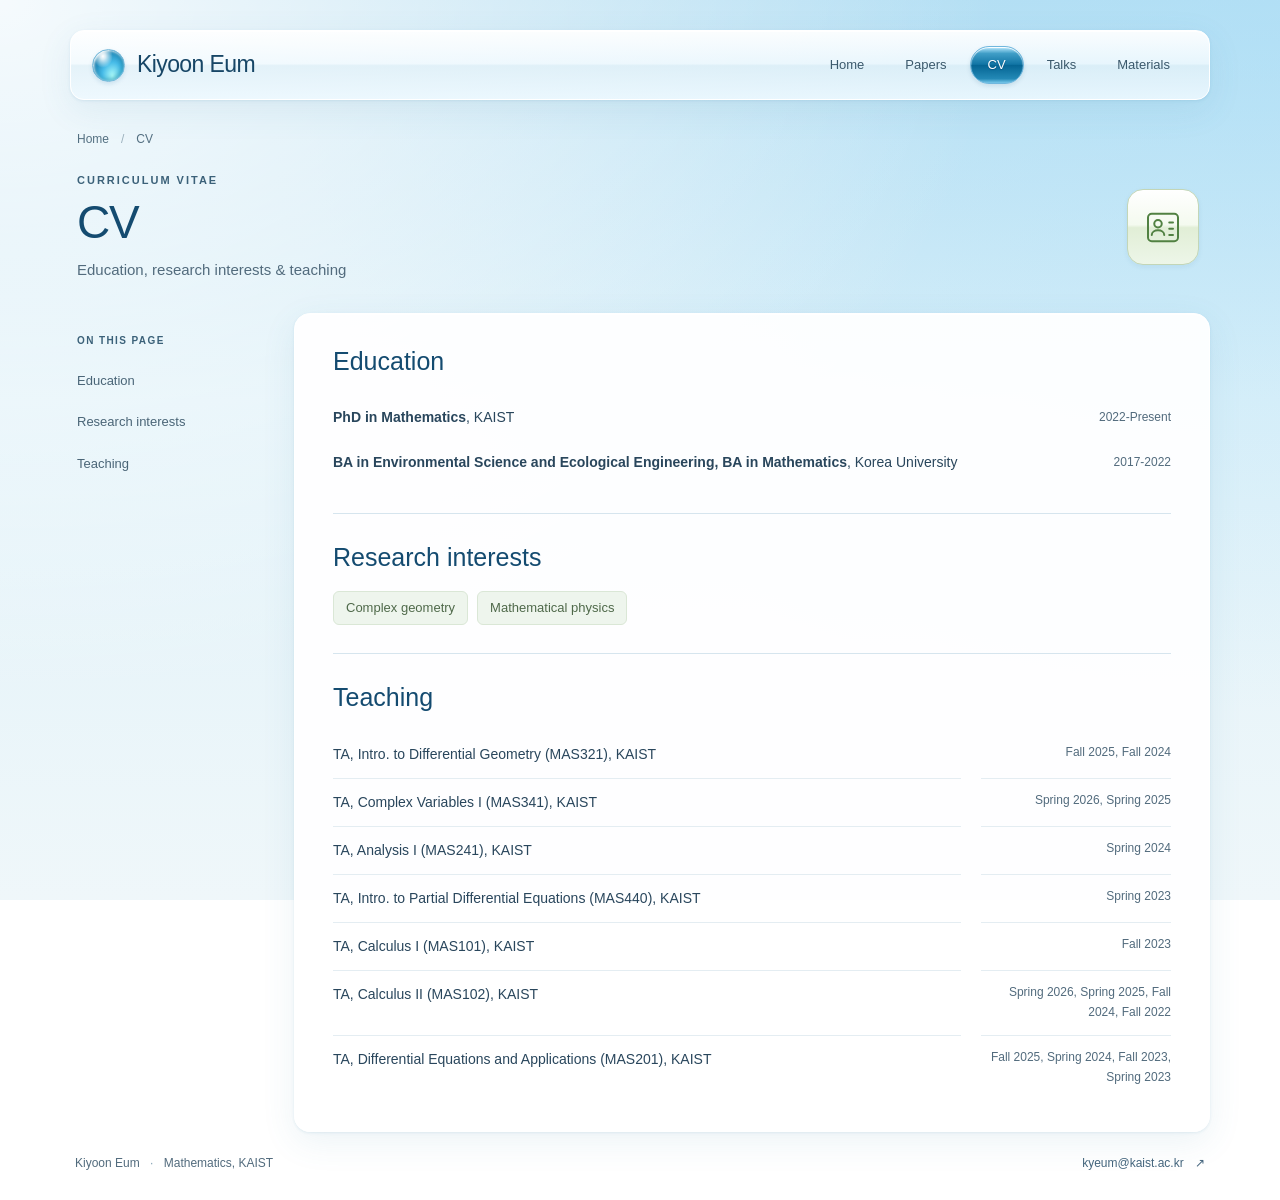
==== cv.html @ 4ba9c2c5 "Add files via upload" ====
<!doctype html>
<html lang="en">
<head>
  <meta charset="utf-8">
  <meta name="viewport" content="width=device-width, initial-scale=1">
  <!-- 브라우저 탭 이름 / 검색 결과 설명 -->
  <title>CV | Kiyoon Eum</title>
  <meta name="description" content="Education, research interests, and teaching experience of Kiyoon Eum.">
  <meta name="theme-color" content="#d8f1ff">
  <link rel="icon" href="assets/favicon.svg" type="image/svg+xml">
  <link rel="stylesheet" href="style.css?v=20260916-1">
  
</head>
<body class="page-cv">
  <a class="skip-link" href="#main">Skip to content</a>
  <div class="site-wrap">
    <!-- 공통 헤더: 메뉴를 바꿀 때는 5개 HTML 파일 모두 동일하게 수정하세요. -->
    <header class="site-header">
      <a class="brand" href="index.html" aria-label="Kiyoon Eum — home"><span class="aqua-orb" aria-hidden="true"></span><span>Kiyoon Eum</span></a>
      <nav class="main-nav" aria-label="Main navigation"><a href="index.html">Home</a><a href="papers.html">Papers</a><a href="cv.html" aria-current="page">CV</a><a href="talks.html">Talks</a><a href="materials.html">Materials</a></nav>
    </header>
    <main id="main" tabindex="-1"><nav class="breadcrumb" aria-label="Breadcrumb"><a href="index.html">Home</a><span aria-hidden="true">/</span><span aria-current="page">CV</span></nav>
    <div class="page-heading"><div class="heading-copy"><p class="eyebrow">CURRICULUM VITAE</p><h1>CV</h1><p class="page-description">Education, research interests &amp; teaching</p></div><span class="section-icon cv" aria-hidden="true"><svg viewBox="0 0 32 32" fill="none" stroke="currentColor" stroke-width="1.6" stroke-linecap="round" stroke-linejoin="round" aria-hidden="true"><rect x="4" y="5" width="24" height="22" rx="3"/><circle cx="12" cy="13" r="3"/><path d="M7 22c0-5 10-5 10 0M21 12h3M21 17h3M21 22h3"/></svg></span></div><div class="cv-layout"><aside class="cv-sidebar"><p class="eyebrow">ON THIS PAGE</p><nav aria-label="CV sections"><a href="#education">Education</a><a href="#interests">Research interests</a><a href="#teaching">Teaching</a></nav></aside><div class="reading-panel cv-content"><section class="cv__section" id="education">
        <h2>Education</h2>
        <div class="cv__item">
            <div class="cv__what">
            <b>PhD in Mathematics</b>, KAIST<br>
             </div>
            <div class="cv__when">2022-Present</div>
        </div>
        <div class="cv__item">
            <div class="cv__what">
            <b>BA in Environmental Science and Ecological Engineering, BA in Mathematics</b>, Korea University
            </div>
            <div class="cv__when">2017-2022</div>
        </div>
      </section><section class="cv__section" id="interests">
        <h2>Research interests</h2>
        <ul class="cv__bullets">
          <li>Complex geometry</li>
          <li>Mathematical physics</li>
        </ul>
      </section><section class="cv__section" id="teaching">
        <h2>Teaching</h2>
        <div class="cv__item--teaching">
          <div class="cv__what">TA, Intro. to Differential Geometry (MAS321), KAIST</div>
          <div class="cv__when">Fall 2025, Fall 2024</div>
          
          <div class="cv__what">TA, Complex Variables I (MAS341), KAIST</div>
          <div class="cv__when">Spring 2026, Spring 2025</div>
        
          <div class="cv__what">TA, Analysis I (MAS241), KAIST</div>
          <div class="cv__when">Spring 2024</div>
      
          <div class="cv__what">TA, Intro. to Partial Differential Equations (MAS440), KAIST</div>
          <div class="cv__when">Spring 2023</div>
        
          <div class="cv__what">TA, Calculus I (MAS101), KAIST</div>
          <div class="cv__when">Fall 2023</div>
       
          <div class="cv__what">TA, Calculus II (MAS102), KAIST</div>
          <div class="cv__when">Spring 2026, Spring 2025, Fall 2024, Fall 2022</div>
        
          <div class="cv__what">TA, Differential Equations and Applications (MAS201), KAIST</div>
          <div class="cv__when">Fall 2025, Spring 2024, Fall 2023, Spring 2023</div>
        </div>
          
      </section></div></div></main>
    <footer class="site-footer"><span>Kiyoon Eum <span class="footer-dot">·</span> Mathematics, KAIST</span><a href="mailto:kyeum@kaist.ac.kr">kyeum@kaist.ac.kr <span aria-hidden="true">↗</span></a></footer>
  </div>
</body>
</html>
---- style.css ----
/* Kiyoon Eum — Aqua Academic
   공통 디자인은 이 파일에서, 각 페이지의 내용은 해당 HTML에서 수정합니다.
   01 기본 / 02 공통 메뉴 / 03 홈 / 04 안쪽 페이지 / 05 모바일 / 06 인쇄 */

/* 01. 자주 변경하는 설정 */
:root {
  --page-width: 1140px;
  --text: #29465c;
  --heading: #144b70;
  --muted: #526b7d;
  --blue: #076ca5;
  --line: #d6e5ee;
  --hero-image: url("./assets/hero-aqua.png?v=20260916-1");
  --body-font: "Segoe UI", "Helvetica Neue", Arial, sans-serif;
  --heading-font: "Trebuchet MS", "Segoe UI", Arial, sans-serif;
  --glass-shadow: 0 10px 34px #3c82a319, 0 1px 3px #277aa51c, inset 0 1px 0 #fff;
}
* { box-sizing: border-box; }
html { scroll-behavior: smooth; scroll-padding-top: 24px; }
body {
  margin: 0; color: var(--text); font: 15px/1.65 var(--body-font);
  background: radial-gradient(ellipse at 0 0, #ffffffdc 0, transparent 55%),
    radial-gradient(ellipse at 100% 5%, #a7dffa7a, transparent 55%),
    linear-gradient(180deg, #badff1 0, #e1f2f9 400px, #f2f8fa 1000px);
  background-attachment: fixed;
  overflow-wrap: break-word;
}
h1, h2, h3, p { margin: 0; }
h1, h2, h3 { color: var(--heading); }
a { color: var(--blue); text-decoration: none; }
a:hover { text-decoration: underline; text-underline-offset: 4px; }
img { display: block; max-width: 100%; }
svg { display: block; }
a:focus-visible, summary:focus-visible { outline: 3px solid #005d93; outline-offset: 5px; border-radius: 5px; }
::selection { background: #beeafa; color: #063b61; }
.site-wrap { width: min(var(--page-width), calc(100% - 64px)); margin: 30px auto 0; }
.skip-link { position: absolute; left: 16px; top: 10px; padding: 10px 20px; z-index: 10; background: #fff; border-radius: 8px; transform: translateY(-180%); }
.skip-link:focus { transform: translateY(0); }
main:focus { outline: none; }
.eyebrow { color: #3b6179; font-size: 11px; font-weight: 600; letter-spacing: 2px; }

/* 02. 공통 헤더·메뉴·푸터 */
.site-header {
  min-height: 70px; display: flex; align-items: center; justify-content: space-between;
  gap: 25px; padding: 12px 21px; margin-bottom: 20px;
  border: 1px solid #fff; border-radius: 14px;
  background: linear-gradient(180deg, #ffffffed, #f4fbffcb 48%, #e2f1f8cf 51%, #eef9ffda);
  box-shadow: var(--glass-shadow);
}
.brand { display: flex; align-items: center; gap: 12px; flex-shrink: 0; font: 23px/1.1 var(--heading-font); color: #174666; letter-spacing: -.6px; }
.brand:hover { text-decoration: none; }
.aqua-orb { width: 33px; height: 33px; flex-shrink: 0; border-radius: 50%; border: 1px solid #77b9da;
  background: radial-gradient(ellipse at 32% 20%, #fff 0, #ffffffcf 9%, transparent 33%), radial-gradient(ellipse at 63% 84%, #affdfb, #48bce8 37%, #147cad 73%, #b4efff 91%);
  box-shadow: inset 1px 1px 3px #fff, inset -2px -2px 5px #05708d66, 0 2px 4px #07639720;
}
.main-nav { display: flex; flex-wrap: wrap; align-items: center; gap: 5px; }
.main-nav a { min-height: 38px; display: inline-flex; align-items: center; justify-content: center; padding: 6px 17px; border: 1px solid transparent; border-radius: 999px; color: #3b596c; font-size: 13px; }
.main-nav a:hover { background: #ffffffa1; border-color: #d6e8f1; text-decoration: none; }
.main-nav a[aria-current="page"] { color: #fff; text-shadow: 0 1px 1px #075786; border-color: #70b7de;
  background: linear-gradient(#b9eaff, #409ec7 18%, #1175a5 48%, #056594 51%, #2389b6 88%, #77c7ea);
  box-shadow: inset 0 1px 1px #fff, 0 2px 4px #12537020;
}
.site-footer { padding: 22px 5px 26px; display: flex; justify-content: space-between; gap: 15px; font-size: 12px; color: var(--muted); }
.footer-dot { padding: 0 7px; color: #88a5b7; }
.site-footer a { color: #44657d; }
.site-footer a span { margin-left: 8px; }

/* 03. 홈: 소개와 네 개의 메뉴만 표시 */
.home-hero { min-height: 390px; display: flex; align-items: center; overflow: hidden; position: relative; isolation: isolate;
  border-radius: 18px; border: 1px solid #fff; background: #d8f2fc var(--hero-image) center 45% / cover no-repeat;
  box-shadow: var(--glass-shadow);
}
.home-hero::before { content: ""; position: absolute; inset: 0; z-index: -1;
  background: linear-gradient(90deg, #f3fcfff5 0%, #f3fcffe6 25%, #f3fcffba 43%, #f3fcff10 67%, transparent 80%);
}
.hero-copy { width: 61%; padding: 32px 46px 34px; }
.profile-heading { display: flex; align-items: center; gap: 18px; margin: 20px 0 17px; }
.portrait { width: 78px; height: 78px; object-fit: cover; border-radius: 50%; border: 3px solid #fff; box-shadow: 0 0 0 1px #93bace, 0 4px 12px #18577b1c; }
.home-hero h1 { font: 400 clamp(34px, 3.6vw, 49px)/1.1 var(--heading-font); letter-spacing: -1.7px; color: #124568; }
.hero-role { font-size: 17px; color: #264f6b; }
.hero-affiliation { max-width: 390px; font-size: 13px; color: #4b6578; margin-top: 3px; }
.hero-bio { font-size: 17px; line-height: 1.6; margin-top: 20px; color: #294f68; }
.hero-links { display: flex; align-items: center; flex-wrap: wrap; gap: 23px; margin-top: 25px; }
.aqua-button { display: inline-flex; align-items: center; justify-content: center; gap: 22px; min-height: 40px; padding: 7px 21px; border: 1px solid #9cc9e0; border-radius: 999px;
  background: linear-gradient(#fff, #f0faff 48%, #d2eaf7 51%, #e6f7ff); box-shadow: inset 0 1px 0 #fff, 0 2px 5px #09598018; font-size: 13px; }
.aqua-button:hover { text-decoration: none; filter: brightness(1.035); box-shadow: 0 0 10px #65b7e452; }
.text-link { font-size: 13px; }
.text-link span { margin-left: 8px; }
.destination-grid { margin-top: 20px; display: grid; grid-template-columns: repeat(4, minmax(0,1fr)); gap: 14px; }
.destination { position: relative; display: flex; align-items: center; gap: 14px; min-height: 125px; padding: 21px 18px;
  color: var(--heading); border: 1px solid #fff; border-radius: 13px;
  background: linear-gradient(145deg, #ffffffed, #f2faffdb); box-shadow: var(--glass-shadow);
  transition: background .15s, box-shadow .15s;
}
.destination:hover { text-decoration: none; background: #fff; box-shadow: 0 5px 20px #4086a92b, inset 0 0 0 1px #a6d7ec; }
.destination-copy { display: block; min-width: 0; }
.destination-title { display: block; font: 400 23px/1.2 var(--heading-font); margin-bottom: 7px; letter-spacing: -.45px; }
.destination-description { display: block; color: var(--muted); font-size: 11px; line-height: 1.45; }
.destination-arrow { position: absolute; right: 13px; top: 10px; font-size: 16px; color: #7693a6; }
.destination-icon, .section-icon { flex-shrink: 0; display: grid; place-items: center; width: 50px; height: 55px; border: 1px solid #aecfe2; border-radius: 11px; color: #237ca9;
  background: linear-gradient(#fff, #eefaff 47%, #dceefa 51%, #e9f8ff); box-shadow: inset 0 1px 0 #fff, 0 2px 5px #19638113; }
.destination-icon svg { width: 30px; height: 32px; }
.cv .destination-icon, .section-icon.cv { color: #518142; border-color: #c3d6b7; background: linear-gradient(#fff, #f4faef 47%, #e1eed6 51%, #edf6e8); }
.talks .destination-icon, .section-icon.talks { color: #736299; border-color: #cec4df; background: linear-gradient(#fff, #f8f4ff 47%, #e9e1f5 51%, #f3edfc); }
.materials .destination-icon, .section-icon.materials { color: #95722b; border-color: #dfd0ad; background: linear-gradient(#fff, #fffaf0 47%, #f4eacd 51%, #fff7e2); }

/* 04. 안쪽 페이지: 제목과 읽기 영역 */
.breadcrumb { display: flex; align-items: center; gap: 12px; color: #536f81; font-size: 12px; margin: 30px 7px 21px; }
.breadcrumb a { color: #536f81; }
.breadcrumb span[aria-hidden] { color: #9bb0bc; }
.page-heading { padding: 0 7px 30px; display: flex; align-items: center; justify-content: space-between; gap: 20px; }
.page-heading h1 { font: 400 46px/1.12 var(--heading-font); letter-spacing: -1.3px; margin: 8px 0 10px; }
.page-description { font-size: 15px; color: var(--muted); }
.section-icon { width: 72px; height: 76px; margin-right: 4px; border-radius: 16px; }
.section-icon svg { width: 40px; height: 43px; }
.reading-panel { border: 1px solid #fff; border-radius: 16px; background: #fffffff0; box-shadow: var(--glass-shadow); }
.list-toolbar { display: flex; justify-content: space-between; gap: 20px; padding: 18px 33px; border-bottom: 1px solid var(--line); color: #536f81; font-size: 12px; background: linear-gradient(#ffffffde, #f1f8fca6); border-radius: 16px 16px 0 0; }
.list-toolbar > span { text-transform: uppercase; letter-spacing: 1.2px; font-size: 10px; font-weight: 600; }
.publist { margin: 0; padding: 0 33px; list-style: none; }
.publication { display: flex; gap: 28px; padding: 26px 0; }
.publication + .publication { border-top: 1px solid var(--line); }
.paper-number { flex-shrink: 0; padding-top: 1px; width: 27px; color: #769caf; font: 21px/1.5 var(--heading-font); }
.publication-copy { min-width: 0; }
.pubtitle { font-size: 19px; font-weight: 500; line-height: 1.5; max-width: 890px; }
.pubtitle a { color: #194f72; }
.paper-meta { color: var(--muted); font-size: 13px; margin-top: 8px; }
.publinks { display: flex; flex-wrap: wrap; align-items: center; gap: 9px; margin-top: 12px; }
.tag { display: inline-flex; align-items: center; justify-content: center; gap: 9px; min-height: 30px; padding: 3px 12px; border: 1px solid #cbdfe9; border-radius: 6px; font-size: 12px; background: linear-gradient(#fff, #eff7fb); color: #2c688c; }
.tag:hover { background: #e8f5fc; text-decoration: none; }
.cv-layout { display: grid; grid-template-columns: 196px minmax(0,1fr); gap: 28px; align-items: start; }
.cv-sidebar { position: sticky; top: 25px; padding: 20px 7px; }
.cv-sidebar .eyebrow { font-size: 10px; letter-spacing: 1.4px; margin-bottom: 12px; }
.cv-sidebar nav { display: grid; gap: 4px; }
.cv-sidebar a { padding: 8px 0; font-size: 13px; color: #4a6577; }
.cv-content { padding: 32px 38px; }
.cv__section + .cv__section { border-top: 1px solid var(--line); margin-top: 28px; padding-top: 28px; }
.cv__section h2 { font: 400 25px/1.2 var(--heading-font); margin-bottom: 19px; }
.cv__item { display: grid; grid-template-columns: minmax(0,1fr) 135px; column-gap: 20px; padding: 11px 0; }
.cv__what { font-size: 14px; }
.cv__what b { font-weight: 600; }
.cv__when { font-size: 12px; color: var(--muted); text-align: right; padding-top: 2px; }
.cv__bullets { display: flex; flex-wrap: wrap; gap: 9px; padding: 0; margin: 0; list-style: none; }
.cv__bullets li { padding: 5px 12px; border-radius: 6px; background: #eef5ed; border: 1px solid #dae7d6; color: #4f694a; font-size: 13px; }
.cv__item--teaching { display: grid; grid-template-columns: minmax(0,1fr) 190px; column-gap: 20px; }
.cv__item--teaching > div { border-bottom: 1px solid #e4edf2; padding: 12px 0; }
.cv__item--teaching > div:nth-last-child(-n+2) { border: 0; }
.talks-list { padding: 5px 33px; }
.talk-entry { display: grid; grid-template-columns: 225px minmax(0,1fr); gap: 34px; padding: 29px 0; }
.talk-entry + .talk-entry { border-top: 1px solid var(--line); }
.talk-event { font-weight: 600; font-size: 13px; color: #665679; }
.talk-location { font-size: 12px; color: var(--muted); margin-top: 7px; }
.talk-content { min-width: 0; }
.talk-content h2 { font-size: 18px; font-weight: 500; line-height: 1.5; }
.talk-abstract { margin-top: 14px; }
.talk-abstract summary { display: inline-flex; align-items: center; gap: 12px; padding: 4px 0; cursor: pointer; color: #66537c; font-size: 12px; list-style: none; }
.talk-abstract summary:hover { text-decoration: underline; }
summary::-webkit-details-marker { display: none; }
summary::marker { content: ""; }
.detail-indicator::after { content: "+"; font-size: 17px; line-height: 1; }
.talk-abstract[open] .detail-indicator::after { content: "−"; }
.when-open, .talk-abstract[open] .when-closed { display: none; }
.talk-abstract[open] .when-open { display: inline; }
.abstract-body { margin: 13px 0 7px; padding: 3px 0 3px 17px; border-left: 2px solid #d8cce6; color: #496171; font-size: 14px; line-height: 1.8; }
.materials-list { padding: 7px 33px; }
.material-entry { display: flex; align-items: center; gap: 26px; padding: 28px 0; color: var(--heading); }
.material-entry + .material-entry { border-top: 1px solid var(--line); }
.material-entry:hover { text-decoration: none; }
.material-entry:hover .material-title { text-decoration: underline; text-underline-offset: 4px; }
.file-emblem { flex-shrink: 0; width: 60px; min-height: 77px; display: grid; justify-items: center; align-content: center; gap: 4px; color: #937a44; background: linear-gradient(#fff, #faf4e6); border: 1px solid #e5d9bb; border-radius: 8px; }
.file-emblem svg { width: 29px; height: 33px; }
.file-emblem > span { font-size: 9px; letter-spacing: 1px; }
.material-copy { min-width: 0; display: block; }
.material-kind { display: block; font-size: 10px; text-transform: uppercase; letter-spacing: 1.3px; color: #886e3b; margin-bottom: 5px; }
.material-title { display: block; font-size: 18px; line-height: 1.5; }
.material-meta { display: block; margin-top: 6px; font-size: 12px; color: var(--muted); }
.open-file { margin-left: auto; flex-shrink: 0; font-size: 12px; color: #7d6b46; }
.open-file span { padding-left: 10px; }

/* 05. 작은 화면: 메뉴는 항상 보이고, 내용은 한 열로 정리 */
@media (min-width: 1200px) and (min-height: 850px) { .page-home .site-wrap { margin-top: 55px; } .home-hero { min-height: 420px; } .destination { min-height: 140px; } }
@media (max-width: 1050px) {
  .site-wrap { width: calc(100% - 44px); margin-top: 22px; }
  .hero-copy { padding-left: 32px; width: 68%; }
  .destination { flex-direction: column; align-items: flex-start; gap: 12px; padding: 18px; }
  .destination-icon { width: 41px; height: 43px; border-radius: 9px; }
  .destination-icon svg { width: 27px; height: 29px; }
  .destination-title { font-size: 21px; }
  .destination-description { font-size: 11px; }
  .main-nav a { padding-inline: 12px; }
  .cv-layout { grid-template-columns: 155px minmax(0,1fr); gap: 18px; }
  .cv-content { padding: 27px; }
  .cv__item--teaching { grid-template-columns: minmax(0,1fr) 148px; gap: 0 16px; }
  .talk-entry { grid-template-columns: 185px minmax(0,1fr); gap: 25px; }
}
@media (max-width: 760px) {
  .site-wrap { width: calc(100% - 30px); margin-top: 15px; }
  .site-header { flex-wrap: wrap; justify-content: center; padding: 15px 13px 12px; gap: 14px; margin-bottom: 16px; }
  .brand { font-size: 24px; }
  .main-nav { justify-content: center; width: 100%; gap: 3px; }
  .main-nav a { min-width: 0; flex: 1; padding: 6px; font-size: 12px; }
  .home-hero { min-height: 390px; background-position: 64% center; }
  .home-hero::before { background: linear-gradient(90deg, #f3fcfff5, #f3fcffde 42%, #f3fcff55 79%, #f3fcff20); }
  .hero-copy { width: 93%; padding: 30px; }
  .home-hero h1 { font-size: 41px; }
  .portrait { width: 65px; height: 65px; }
  .profile-heading { gap: 15px; }
  .hero-role { font-size: 16px; }
  .hero-bio { font-size: 16px; }
  .destination-grid { grid-template-columns: repeat(2,minmax(0,1fr)); gap: 12px; margin-top: 16px; }
  .destination { flex-direction: row; align-items: center; min-height: 108px; gap: 14px; }
  .destination-description { font-size: 10px; }
  .site-footer { font-size: 11px; padding: 20px 2px; }
  .breadcrumb { margin: 25px 4px 18px; }
  .page-heading { padding: 0 4px 24px; }
  .page-heading h1 { font-size: 38px; }
  .section-icon { width: 58px; height: 62px; }
  .section-icon svg { width: 34px; height: 36px; }
  .page-description { font-size: 13px; }
  .list-toolbar { padding: 17px 22px; font-size: 11px; }
  .list-toolbar > span { font-size: 9px; }
  .publist { padding: 0 22px; }
  .publication { gap: 17px; padding: 23px 0; }
  .pubtitle { font-size: 17px; }
  .cv-layout { display: block; }
  .cv-sidebar { position: static; padding: 0 4px 20px; }
  .cv-sidebar .eyebrow { display: none; }
  .cv-sidebar nav { display: flex; flex-wrap: wrap; gap: 8px 20px; }
  .cv-sidebar a { padding: 0; }
  .cv-content { padding: 25px; }
  .talks-list { padding: 0 24px; }
  .talk-entry { grid-template-columns: 1fr; gap: 15px; padding: 25px 0; }
  .talk-location { margin-top: 2px; }
  .talk-content h2 { font-size: 17px; }
  .materials-list { padding: 0 24px; }
  .material-entry { gap: 18px; padding: 24px 0; }
  .material-title { font-size: 16px; }
  .open-file { font-size: 0; }
  .open-file span { font-size: 18px; padding: 0; }
}
@media (max-width: 480px) {
  .site-wrap { width: calc(100% - 24px); margin-top: 12px; }
  .site-header { border-radius: 12px; }
  .main-nav { gap: 0; }
  .main-nav a { font-size: 11px; padding-inline: 4px; }
  .home-hero { min-height: 396px; border-radius: 14px; }
  .hero-copy { width: 100%; padding: 28px 21px; }
  .home-hero h1 { font-size: 36px; letter-spacing: -1.25px; }
  .profile-heading { gap: 12px; margin-block: 22px 18px; }
  .portrait { width: 58px; height: 58px; }
  .hero-role { font-size: 15px; }
  .hero-affiliation { max-width: 280px; font-size: 12px; }
  .hero-bio { font-size: 15px; margin-top: 18px; }
  .hero-links { gap: 18px; margin-top: 23px; }
  .eyebrow { font-size: 10px; letter-spacing: 1.5px; }
  .destination-grid { gap: 10px; }
  .destination { flex-direction: column; align-items: flex-start; min-height: 139px; gap: 10px; padding: 16px; }
  .destination-title { font-size: 21px; margin-bottom: 4px; }
  .destination-description { font-size: 10px; }
  .destination-icon { width: 39px; height: 41px; }
  .site-footer { flex-direction: column; gap: 5px; padding-left: 4px; }
  .page-heading h1 { font-size: 35px; }
  .section-icon { width: 52px; height: 57px; margin-right: 0; }
  .list-toolbar { padding: 15px 17px; gap: 12px; flex-wrap: wrap; }
  .publist { padding: 0 17px; }
  .publication { gap: 12px; }
  .paper-number { width: 23px; font-size: 17px; }
  .pubtitle { font-size: 16px; }
  .paper-meta { font-size: 12px; }
  .cv-content { padding: 23px 20px; }
  .cv__item { display: flex; flex-direction: column; gap: 4px; }
  .cv__when { text-align: left; }
  .cv__section h2 { font-size: 23px; }
  .cv__item--teaching { grid-template-columns: 1fr; }
  .cv__item--teaching > .cv__what { border: 0; padding: 12px 0 3px; }
  .cv__item--teaching > .cv__when { padding: 0 0 12px; }
  .talks-list, .materials-list { padding: 0 20px; }
  .talk-content h2 { font-size: 16px; }
  .abstract-body { padding-left: 12px; font-size: 13px; }
  .material-entry { gap: 14px; }
  .file-emblem { width: 45px; min-height: 64px; }
  .file-emblem svg { width: 23px; height: 27px; }
  .material-title { font-size: 15px; }
}
@media (max-width: 350px) {
  .hero-copy { padding-inline: 17px; }
  .home-hero h1 { font-size: 31px; }
  .portrait { width: 50px; height: 50px; }
  .hero-links { gap: 14px; }
  .text-link { font-size: 12px; }
  .desktop-break { display: none; }
}
@media (prefers-reduced-motion: reduce) { html { scroll-behavior: auto; } * { transition: none !important; } }

/* 06. CV 등을 브라우저의 인쇄 기능으로 저장할 때 */
@media print {
  body { background: #fff; color: #111; font-size: 11pt; }
  .site-wrap { width: 100%; margin: 0; }
  .site-header, .breadcrumb, .cv-sidebar, .section-icon, .destination-grid, .hero-links, .site-footer, .list-toolbar, .skip-link { display: none; }
  .reading-panel, .home-hero { border: 0; box-shadow: none; background: #fff; }
  .home-hero::before { display: none; }
  .hero-copy { width: 100%; padding: 0; }
  .page-heading { padding: 0 0 20px; }
  .cv-layout { display: block; }
  .cv-content { padding: 0; }
  .cv__section, .publication, .talk-entry, .material-entry { break-inside: avoid; }
  .cv__item { display: grid; grid-template-columns: 1fr 140px; }
  .cv__item--teaching { grid-template-columns: 1fr 180px; }
  .cv__when { text-align: right; }
  a { color: inherit; }
}
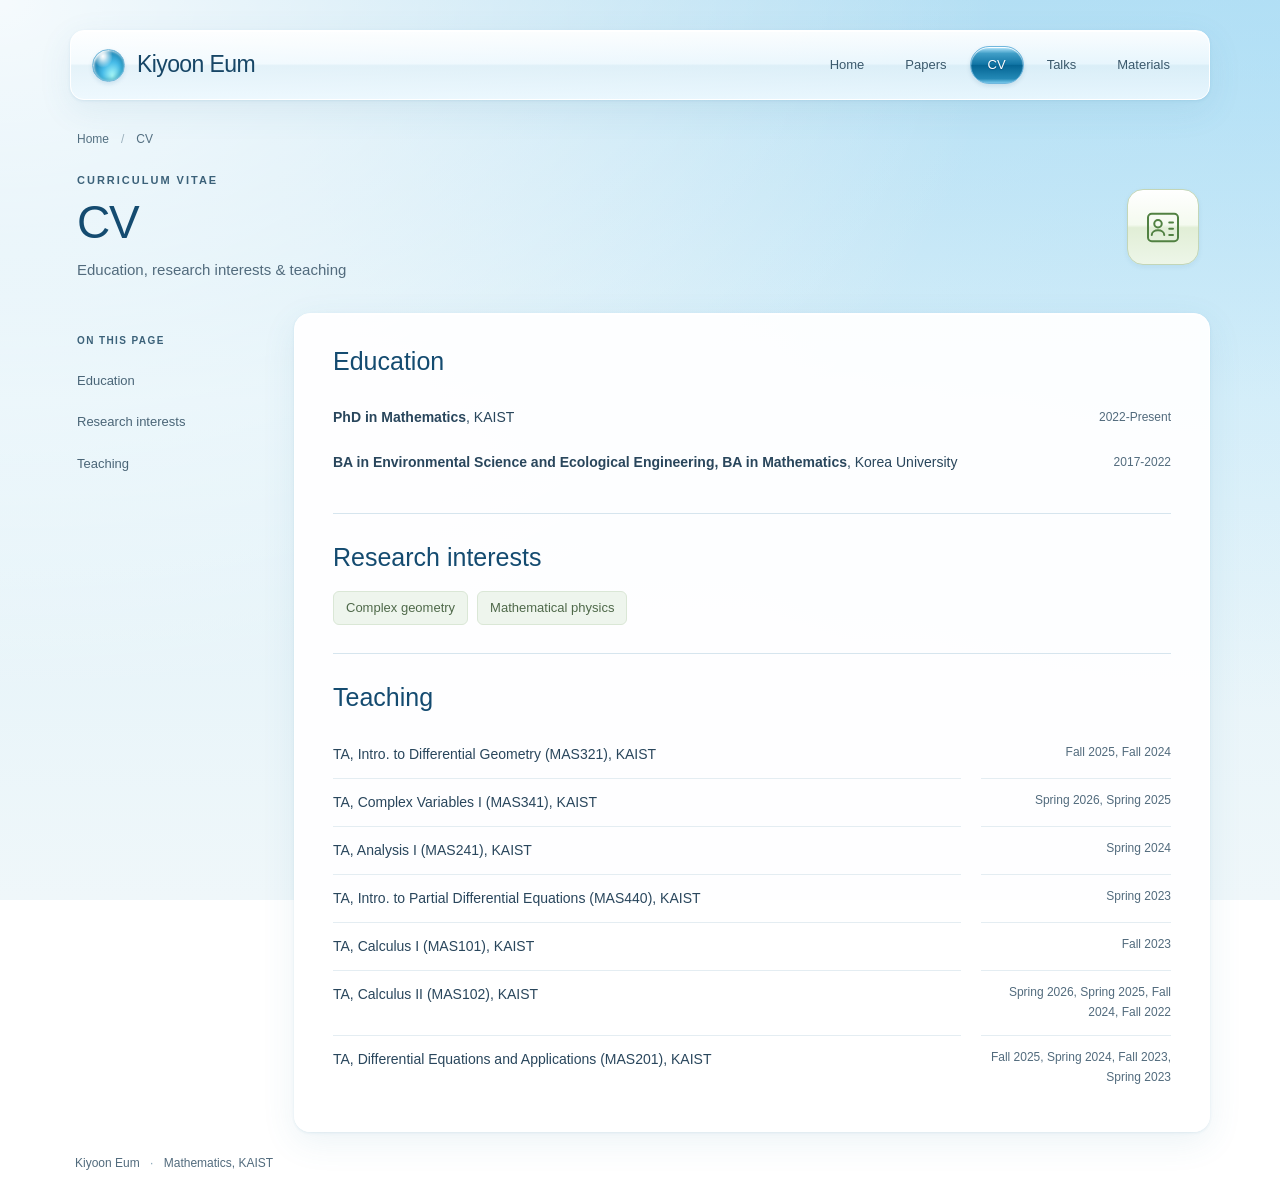
==== commit 69c70b86: "Update cv.html" ====
--- a/cv.html
+++ b/cv.html
@@ -66,7 +66,7 @@
         </div>
           
       </section></div></div></main>
-    <footer class="site-footer"><span>Kiyoon Eum <span class="footer-dot">·</span> Mathematics, KAIST</span><a href="mailto:kyeum@kaist.ac.kr">kyeum@kaist.ac.kr <span aria-hidden="true">↗</span></a></footer>
+    <footer class="site-footer"><span>Kiyoon Eum <span class="footer-dot">·</span> Mathematics, KAIST</span></footer>
   </div>
 </body>
 </html>
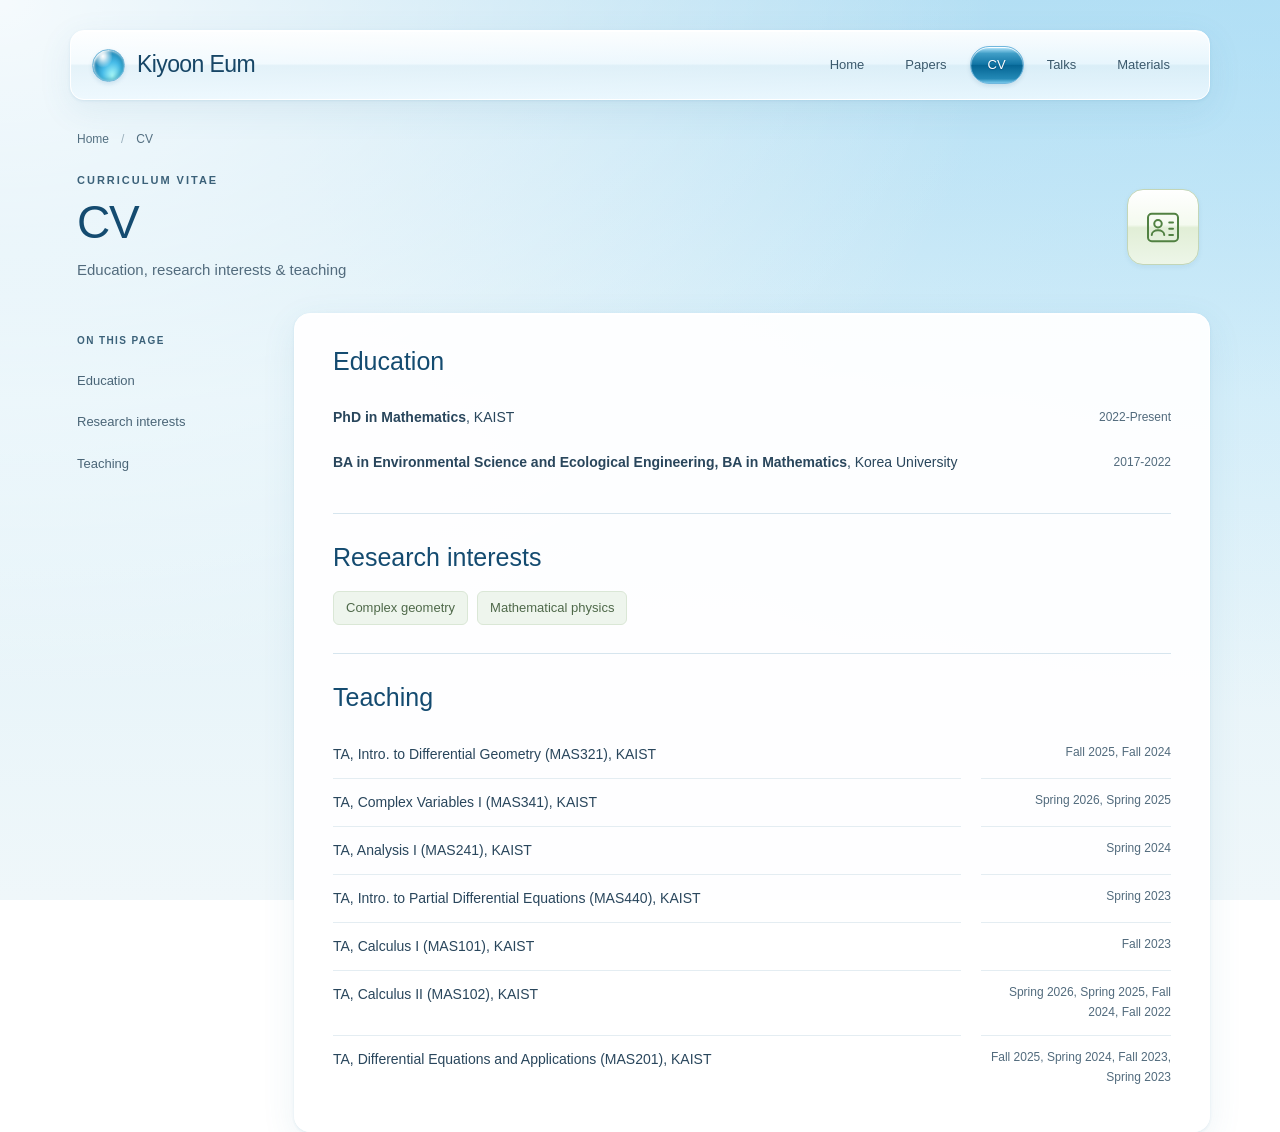
==== commit adb2bc4e: "Update cv.html" ====
--- a/cv.html
+++ b/cv.html
@@ -66,7 +66,7 @@
         </div>
           
       </section></div></div></main>
-    <footer class="site-footer"><span>Kiyoon Eum <span class="footer-dot">·</span> Mathematics, KAIST</span></footer>
+    
   </div>
 </body>
 </html>
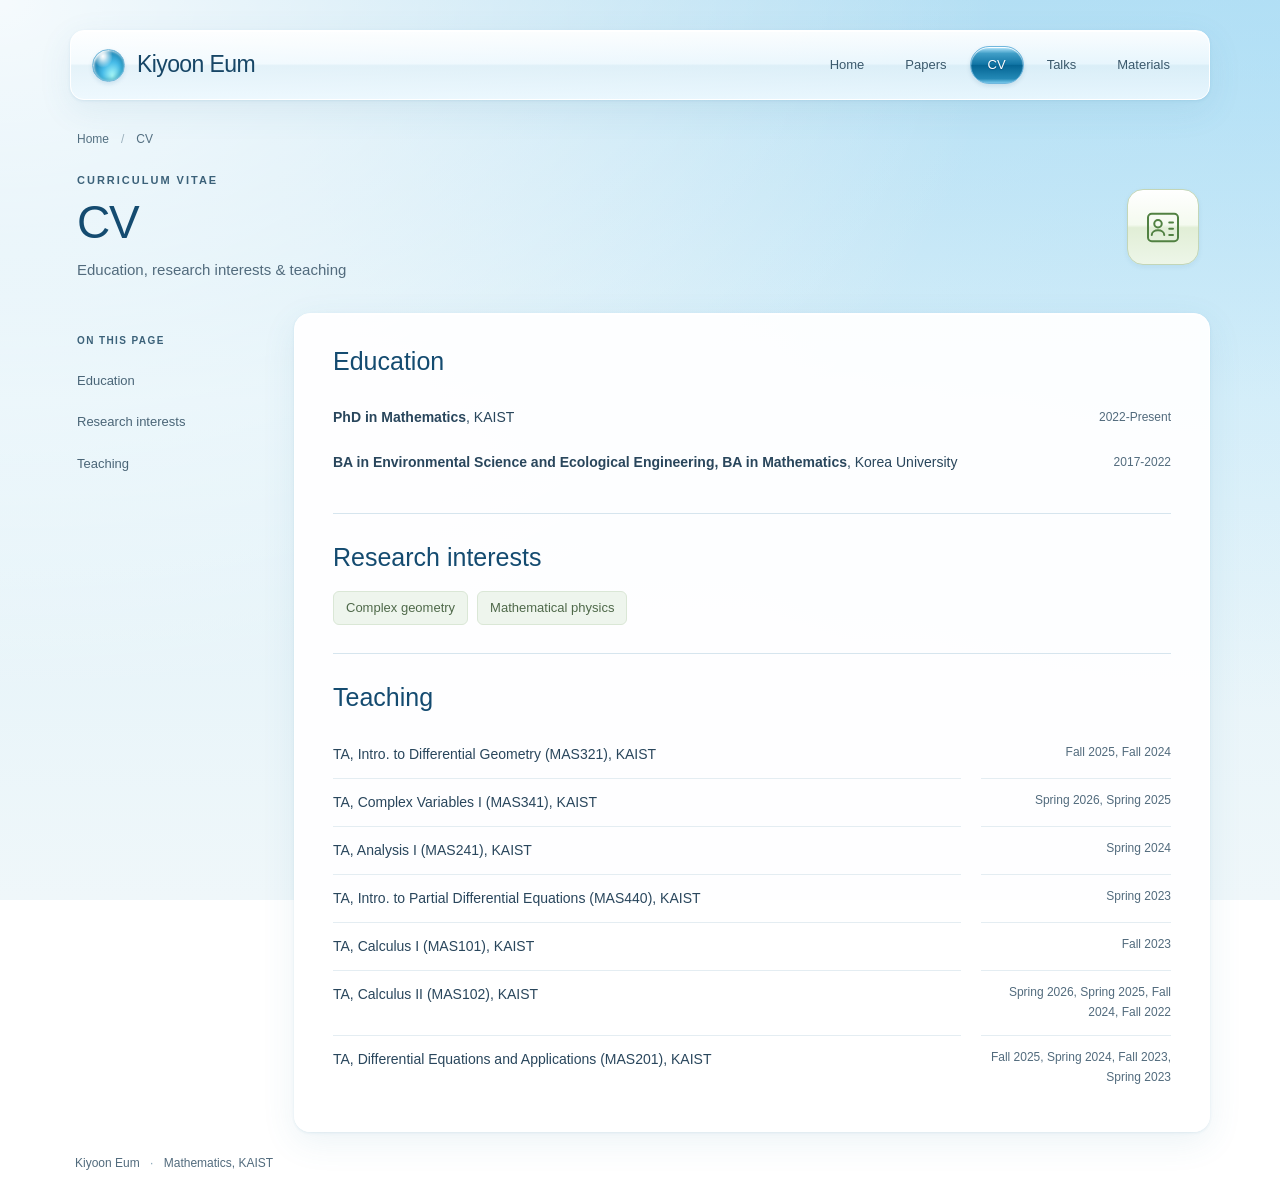
==== commit 2b019165: "Update cv.html" ====
--- a/cv.html
+++ b/cv.html
@@ -66,7 +66,7 @@
         </div>
           
       </section></div></div></main>
-    
+    <footer class="site-footer"><span>Kiyoon Eum <span class="footer-dot">·</span> Mathematics, KAIST</span></footer>
   </div>
 </body>
 </html>
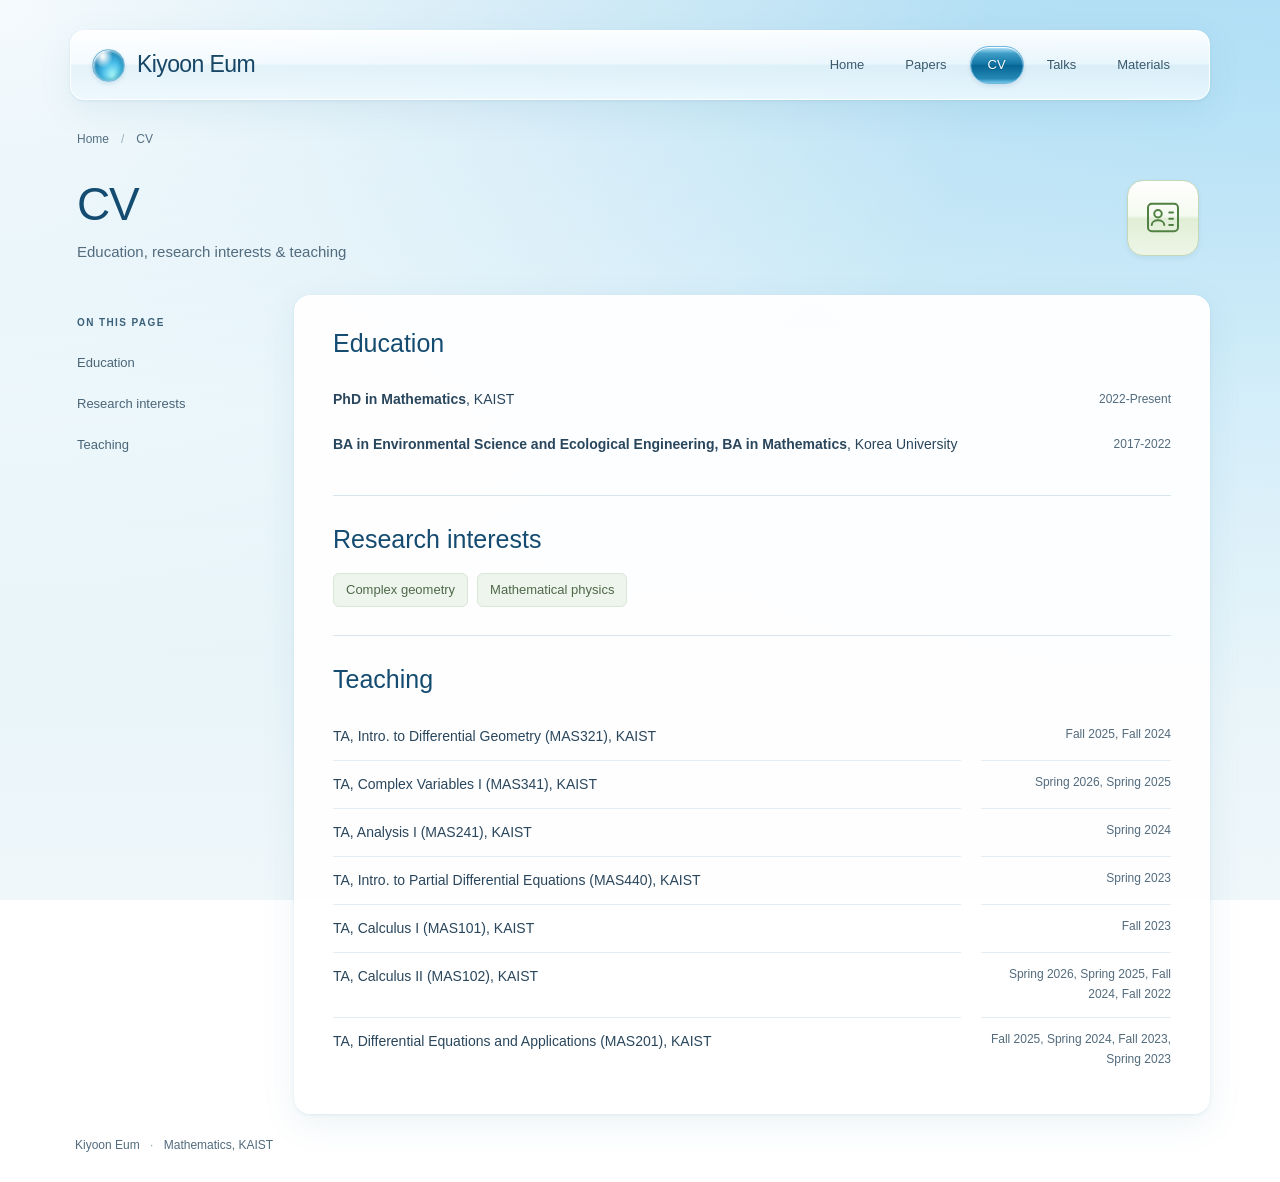
==== commit 5247f5cd: "Update cv.html" ====
--- a/cv.html
+++ b/cv.html
@@ -20,7 +20,7 @@
       <nav class="main-nav" aria-label="Main navigation"><a href="index.html">Home</a><a href="papers.html">Papers</a><a href="cv.html" aria-current="page">CV</a><a href="talks.html">Talks</a><a href="materials.html">Materials</a></nav>
     </header>
     <main id="main" tabindex="-1"><nav class="breadcrumb" aria-label="Breadcrumb"><a href="index.html">Home</a><span aria-hidden="true">/</span><span aria-current="page">CV</span></nav>
-    <div class="page-heading"><div class="heading-copy"><p class="eyebrow">CURRICULUM VITAE</p><h1>CV</h1><p class="page-description">Education, research interests &amp; teaching</p></div><span class="section-icon cv" aria-hidden="true"><svg viewBox="0 0 32 32" fill="none" stroke="currentColor" stroke-width="1.6" stroke-linecap="round" stroke-linejoin="round" aria-hidden="true"><rect x="4" y="5" width="24" height="22" rx="3"/><circle cx="12" cy="13" r="3"/><path d="M7 22c0-5 10-5 10 0M21 12h3M21 17h3M21 22h3"/></svg></span></div><div class="cv-layout"><aside class="cv-sidebar"><p class="eyebrow">ON THIS PAGE</p><nav aria-label="CV sections"><a href="#education">Education</a><a href="#interests">Research interests</a><a href="#teaching">Teaching</a></nav></aside><div class="reading-panel cv-content"><section class="cv__section" id="education">
+    <div class="page-heading"><div class="heading-copy"><h1>CV</h1><p class="page-description">Education, research interests &amp; teaching</p></div><span class="section-icon cv" aria-hidden="true"><svg viewBox="0 0 32 32" fill="none" stroke="currentColor" stroke-width="1.6" stroke-linecap="round" stroke-linejoin="round" aria-hidden="true"><rect x="4" y="5" width="24" height="22" rx="3"/><circle cx="12" cy="13" r="3"/><path d="M7 22c0-5 10-5 10 0M21 12h3M21 17h3M21 22h3"/></svg></span></div><div class="cv-layout"><aside class="cv-sidebar"><p class="eyebrow">ON THIS PAGE</p><nav aria-label="CV sections"><a href="#education">Education</a><a href="#interests">Research interests</a><a href="#teaching">Teaching</a></nav></aside><div class="reading-panel cv-content"><section class="cv__section" id="education">
         <h2>Education</h2>
         <div class="cv__item">
             <div class="cv__what">
--- a/style.css
+++ b/style.css
@@ -308,3 +308,11 @@
   .cv__when { text-align: right; }
   a { color: inherit; }
 }
+
+/* 발표 날짜 */
+.talk-date {
+  margin-top: 5px;
+  color: var(--muted);
+  font-size: 12px;
+  font-variant-numeric: tabular-nums;
+}
